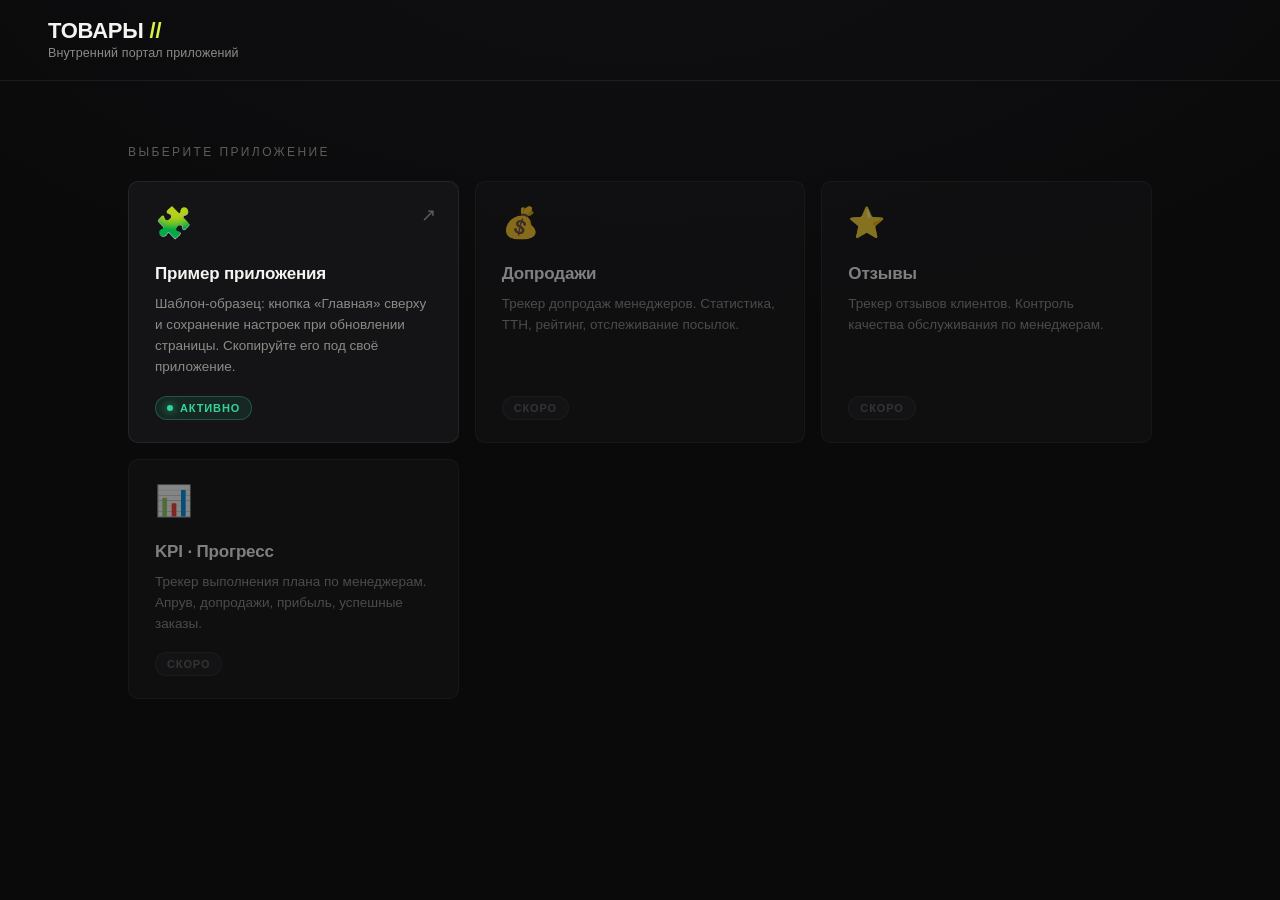
==== index.html @ 164eecc4 "Add files via upload" ====
<!DOCTYPE html>
<html lang="ru">
<head>
  <meta charset="UTF-8">
  <meta name="viewport" content="width=device-width, initial-scale=1, viewport-fit=cover">
  <meta name="theme-color" content="#0a0a0b">
  <title>Товары — портал приложений</title>
  <link rel="stylesheet" href="assets/portal.css">
</head>
<body>

  <header class="topbar">
    <div class="brand">
      <div class="brand__name">ТОВАРЫ<span class="slash">//</span></div>
      <div class="brand__sub">Внутренний портал приложений</div>
    </div>
  </header>

  <main class="wrap">
    <p class="eyebrow">Выберите приложение</p>
    <div class="grid" id="grid"></div>
  </main>

  <script>
    /* =====================================================================
       СПИСОК ПРИЛОЖЕНИЙ
       ---------------------------------------------------------------------
       Чтобы добавить новое приложение — допишите объект в массив APPS.
         icon   — эмодзи или символ
         title  — название
         desc   — короткое описание
         href   — путь к приложению (папка внутри /apps/…)
         status — 'active' (кликабельно) или 'soon' (серым, «Скоро»)
       ===================================================================== */
    const APPS = [
      {
        icon:   '🧩',
        title:  'Пример приложения',
        desc:   'Шаблон-образец: кнопка «Главная» сверху и сохранение настроек при обновлении страницы. Скопируйте его под своё приложение.',
        href:   'apps/example/index.html',
        status: 'active'
      },
      {
        icon:   '💰',
        title:  'Допродажи',
        desc:   'Трекер допродаж менеджеров. Статистика, ТТН, рейтинг, отслеживание посылок.',
        href:   '#',
        status: 'soon'
      },
      {
        icon:   '⭐',
        title:  'Отзывы',
        desc:   'Трекер отзывов клиентов. Контроль качества обслуживания по менеджерам.',
        href:   '#',
        status: 'soon'
      },
      {
        icon:   '📊',
        title:  'KPI · Прогресс',
        desc:   'Трекер выполнения плана по менеджерам. Апрув, допродажи, прибыль, успешные заказы.',
        href:   '#',
        status: 'soon'
      }
    ];

    /* ---- Отрисовка карточек (менять обычно не нужно) -------------------- */
    const grid = document.getElementById('grid');

    const esc = (s) => String(s).replace(/[&<>"]/g, c => (
      { '&':'&amp;', '<':'&lt;', '>':'&gt;', '"':'&quot;' }[c]
    ));

    grid.innerHTML = APPS.map(app => {
      const active = app.status === 'active';
      const tag = active ? 'a' : 'div';
      const hrefAttr = active ? ` href="${esc(app.href)}"` : '';
      const cls = active ? 'card' : 'card card--soon';
      const arrow = active ? '<span class="card__arrow">↗</span>' : '';
      const badge = active
        ? '<span class="badge badge--active"><span class="dot"></span>Активно</span>'
        : '<span class="badge badge--soon">Скоро</span>';

      return `
        <${tag} class="${cls}"${hrefAttr}>
          <div class="card__icon">${esc(app.icon)}</div>
          ${arrow}
          <h2 class="card__title">${esc(app.title)}</h2>
          <p class="card__desc">${esc(app.desc)}</p>
          <div class="card__foot">${badge}</div>
        </${tag}>`;
    }).join('');
  </script>

</body>
</html>
---- assets/portal.css ----
/* ==========================================================================
   Портал «Товары» — общие стили
   Один файл для главной страницы и всех приложений.
   Цвета и типографику меняйте здесь — изменится везде сразу.
   ========================================================================== */

:root {
  --bg:            #0a0a0b;
  --bg-grad:       #101013;
  --panel:         #141416;
  --panel-hover:   #1a1a1e;
  --border:        rgba(255, 255, 255, 0.07);
  --border-hover:  rgba(255, 255, 255, 0.18);

  --text:          #f4f4f2;
  --text-dim:      #8b8b86;
  --text-faint:    #5c5c58;

  --accent:        #d6f24a;   /* лаймовый акцент — «//» в логотипе */
  --green:         #34d399;
  --green-bg:      rgba(52, 211, 153, 0.10);
  --green-border:  rgba(52, 211, 153, 0.28);

  --radius:        10px;
  --radius-sm:     7px;
  --maxw:          1120px;

  --font: -apple-system, BlinkMacSystemFont, "Segoe UI", Roboto, Helvetica,
          Arial, "Noto Sans", "Liberation Sans", sans-serif;
}

* { box-sizing: border-box; }

html { -webkit-text-size-adjust: 100%; }

body {
  margin: 0;
  min-height: 100vh;
  font-family: var(--font);
  color: var(--text);
  background:
    radial-gradient(1200px 600px at 50% -10%, var(--bg-grad), transparent 70%),
    var(--bg);
  -webkit-font-smoothing: antialiased;
  text-rendering: optimizeLegibility;
}

a { color: inherit; text-decoration: none; }

/* ---------- Шапка ---------------------------------------------------------- */

.topbar {
  display: flex;
  align-items: center;
  justify-content: space-between;
  gap: 16px;
  padding: 20px clamp(16px, 5vw, 48px);
  border-bottom: 1px solid var(--border);
}

.brand { display: flex; flex-direction: column; gap: 4px; min-width: 0; }

.brand__name {
  font-size: clamp(19px, 2.4vw, 22px);
  font-weight: 800;
  letter-spacing: -0.01em;
  text-transform: uppercase;
  line-height: 1;
}
.brand__name .slash { color: var(--accent); margin-left: 6px; }

.brand__sub {
  font-size: 12.5px;
  color: var(--text-dim);
  letter-spacing: 0.01em;
}

/* Кнопка «Главная» — используется в шапке каждого приложения */
.home-btn {
  display: inline-flex;
  align-items: center;
  gap: 8px;
  padding: 9px 15px;
  font-size: 13.5px;
  font-weight: 600;
  color: var(--text);
  background: var(--panel);
  border: 1px solid var(--border);
  border-radius: 999px;
  transition: border-color .18s ease, background .18s ease, transform .18s ease;
  white-space: nowrap;
}
.home-btn:hover  { border-color: var(--border-hover); background: var(--panel-hover); }
.home-btn:active { transform: translateY(1px); }
.home-btn__arrow { font-size: 15px; line-height: 1; }

/* ---------- Основной контейнер -------------------------------------------- */

.wrap {
  max-width: var(--maxw);
  margin: 0 auto;
  padding: clamp(28px, 6vw, 64px) clamp(16px, 5vw, 48px) 80px;
}

.eyebrow {
  font-size: 12px;
  letter-spacing: 0.2em;
  text-transform: uppercase;
  color: var(--text-faint);
  margin: 0 0 22px;
}

/* ---------- Сетка приложений ---------------------------------------------- */

.grid {
  display: grid;
  grid-template-columns: repeat(auto-fill, minmax(288px, 1fr));
  gap: 16px;
}

.card {
  position: relative;
  display: flex;
  flex-direction: column;
  min-height: 236px;
  padding: 26px 26px 22px;
  background: var(--panel);
  border: 1px solid var(--border);
  border-radius: var(--radius);
  transition: border-color .2s ease, background .2s ease, transform .2s ease;
}

/* Активная карточка кликабельна */
a.card:hover {
  border-color: var(--border-hover);
  background: var(--panel-hover);
  transform: translateY(-2px);
}
a.card:hover .card__arrow { color: var(--text); transform: translate(2px, -2px); }
a.card:focus-visible {
  outline: 2px solid var(--accent);
  outline-offset: 2px;
}

/* Карточка «скоро» — приглушена, некликабельна */
.card--soon { opacity: 0.5; }

.card__icon { font-size: 30px; line-height: 1; }

.card__arrow {
  position: absolute;
  top: 22px; right: 22px;
  font-size: 18px;
  color: var(--text-faint);
  transition: color .2s ease, transform .2s ease;
}

.card__title {
  margin: 26px 0 0;
  font-size: 17px;
  font-weight: 700;
  letter-spacing: -0.01em;
}

.card__desc {
  margin: 10px 0 0;
  font-size: 13.5px;
  line-height: 1.55;
  color: var(--text-dim);
}

.card__foot { margin-top: auto; padding-top: 18px; }

/* Статус-бейджи */
.badge {
  display: inline-flex;
  align-items: center;
  gap: 7px;
  padding: 5px 11px;
  font-size: 11px;
  font-weight: 700;
  letter-spacing: 0.08em;
  text-transform: uppercase;
  border-radius: 999px;
}
.badge--active {
  color: var(--green);
  background: var(--green-bg);
  border: 1px solid var(--green-border);
}
.badge--active .dot {
  width: 6px; height: 6px; border-radius: 50%;
  background: var(--green);
  box-shadow: 0 0 8px var(--green);
}
.badge--soon {
  color: var(--text-faint);
  background: rgba(255, 255, 255, 0.04);
  border: 1px solid var(--border);
}

/* ---------- Служебное ------------------------------------------------------ */

@media (prefers-reduced-motion: reduce) {
  * { transition: none !important; }
}
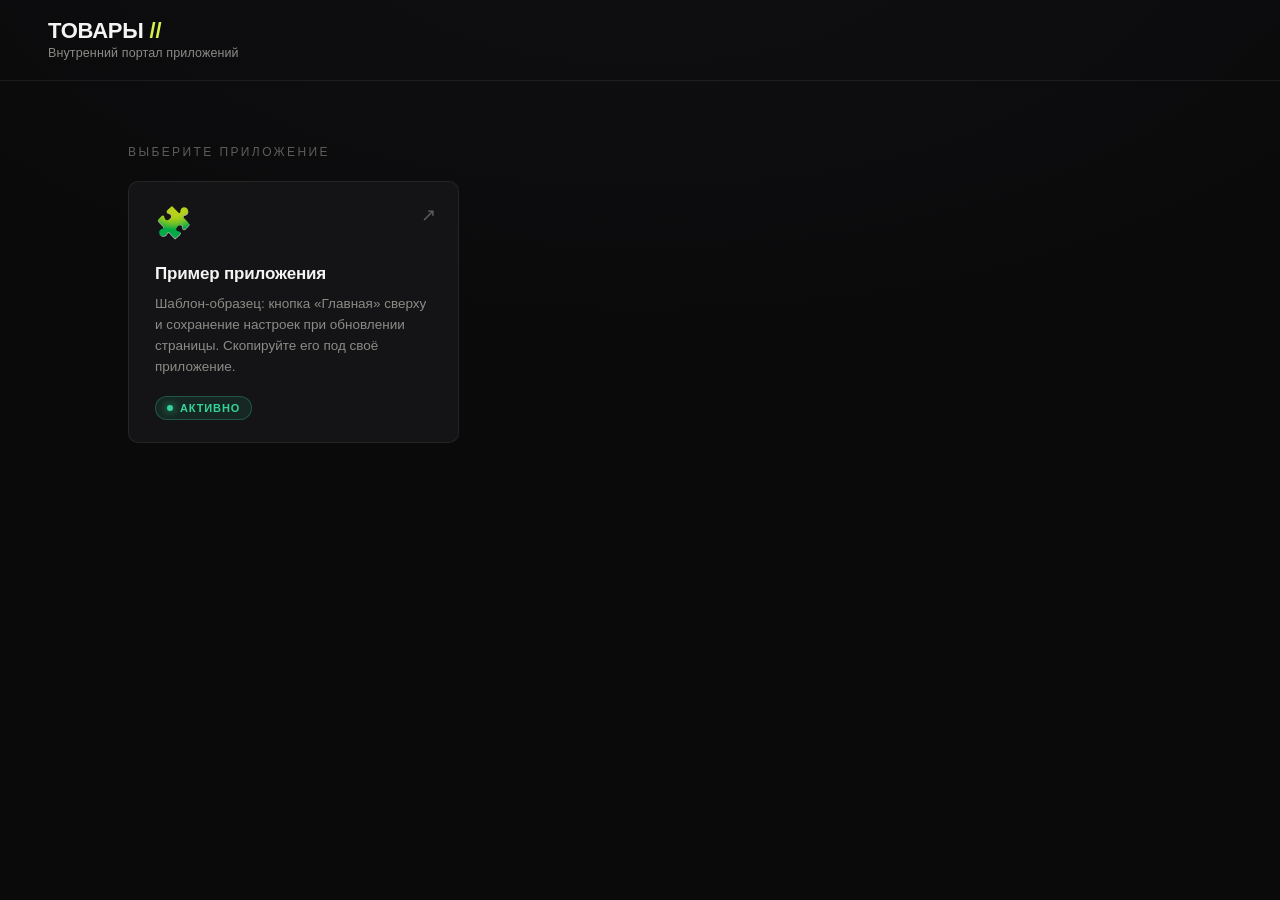
==== commit 1c03d339: "Update index.html" ====
--- a/index.html
+++ b/index.html
@@ -39,27 +39,6 @@
         desc:   'Шаблон-образец: кнопка «Главная» сверху и сохранение настроек при обновлении страницы. Скопируйте его под своё приложение.',
         href:   'apps/example/index.html',
         status: 'active'
-      },
-      {
-        icon:   '💰',
-        title:  'Допродажи',
-        desc:   'Трекер допродаж менеджеров. Статистика, ТТН, рейтинг, отслеживание посылок.',
-        href:   '#',
-        status: 'soon'
-      },
-      {
-        icon:   '⭐',
-        title:  'Отзывы',
-        desc:   'Трекер отзывов клиентов. Контроль качества обслуживания по менеджерам.',
-        href:   '#',
-        status: 'soon'
-      },
-      {
-        icon:   '📊',
-        title:  'KPI · Прогресс',
-        desc:   'Трекер выполнения плана по менеджерам. Апрув, допродажи, прибыль, успешные заказы.',
-        href:   '#',
-        status: 'soon'
       }
     ];
 
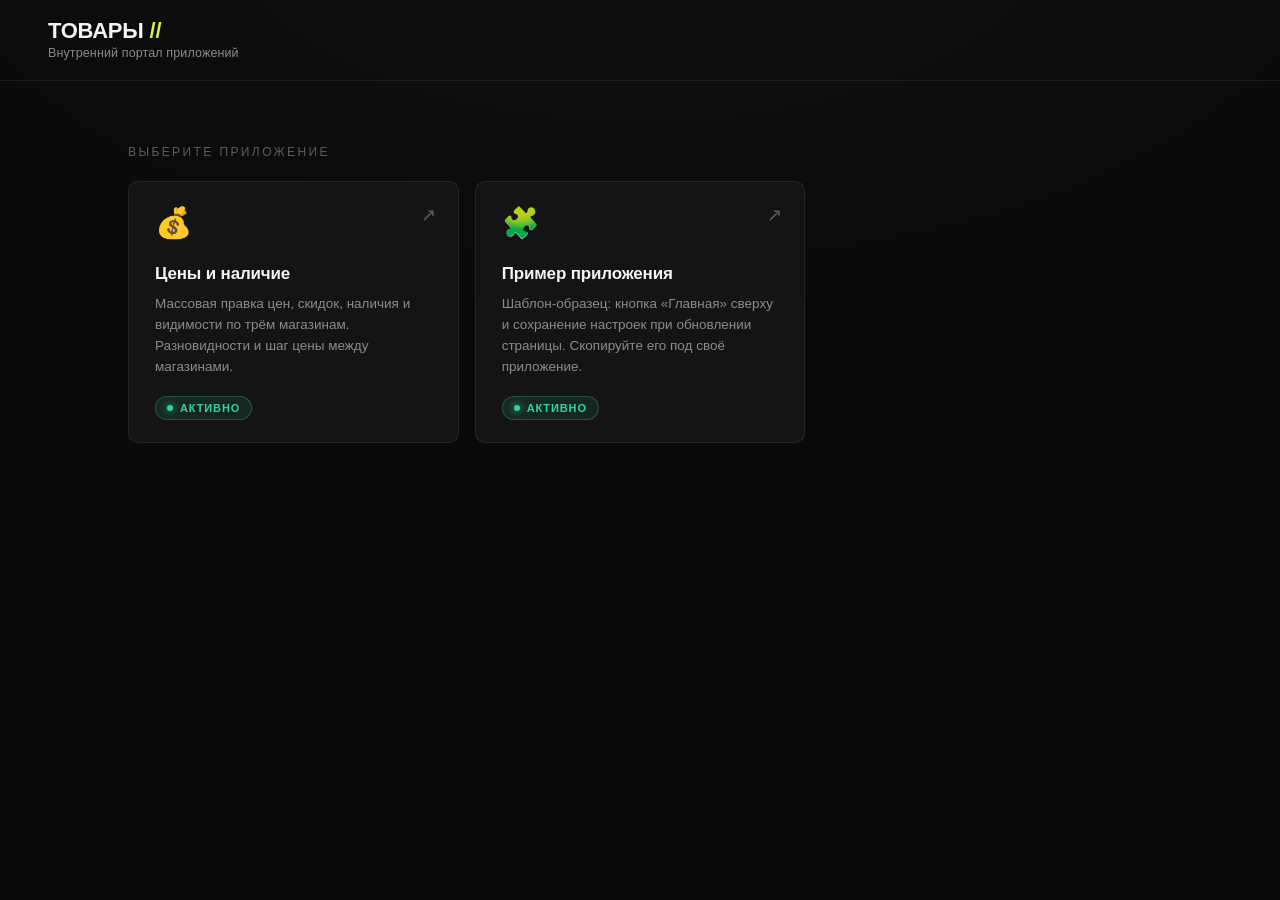
==== commit a4c28dd8: "Update index.html" ====
--- a/index.html
+++ b/index.html
@@ -5,6 +5,9 @@
   <meta name="viewport" content="width=device-width, initial-scale=1, viewport-fit=cover">
   <meta name="theme-color" content="#0a0a0b">
   <title>Товары — портал приложений</title>
+  <link rel="icon" href="favicon.ico" sizes="any">
+  <link rel="icon" type="image/png" href="favicon-32.png" sizes="32x32">
+  <link rel="apple-touch-icon" href="apple-touch-icon.png">
   <link rel="stylesheet" href="assets/portal.css">
 </head>
 <body>
@@ -33,6 +36,13 @@
          status — 'active' (кликабельно) или 'soon' (серым, «Скоро»)
        ===================================================================== */
     const APPS = [
+      {
+        icon:   '💰',
+        title:  'Цены и наличие',
+        desc:   'Массовая правка цен, скидок, наличия и видимости по трём магазинам. Разновидности и шаг цены между магазинами.',
+        href:   'apps/catalog/index.html',
+        status: 'active'
+      },
       {
         icon:   '🧩',
         title:  'Пример приложения',
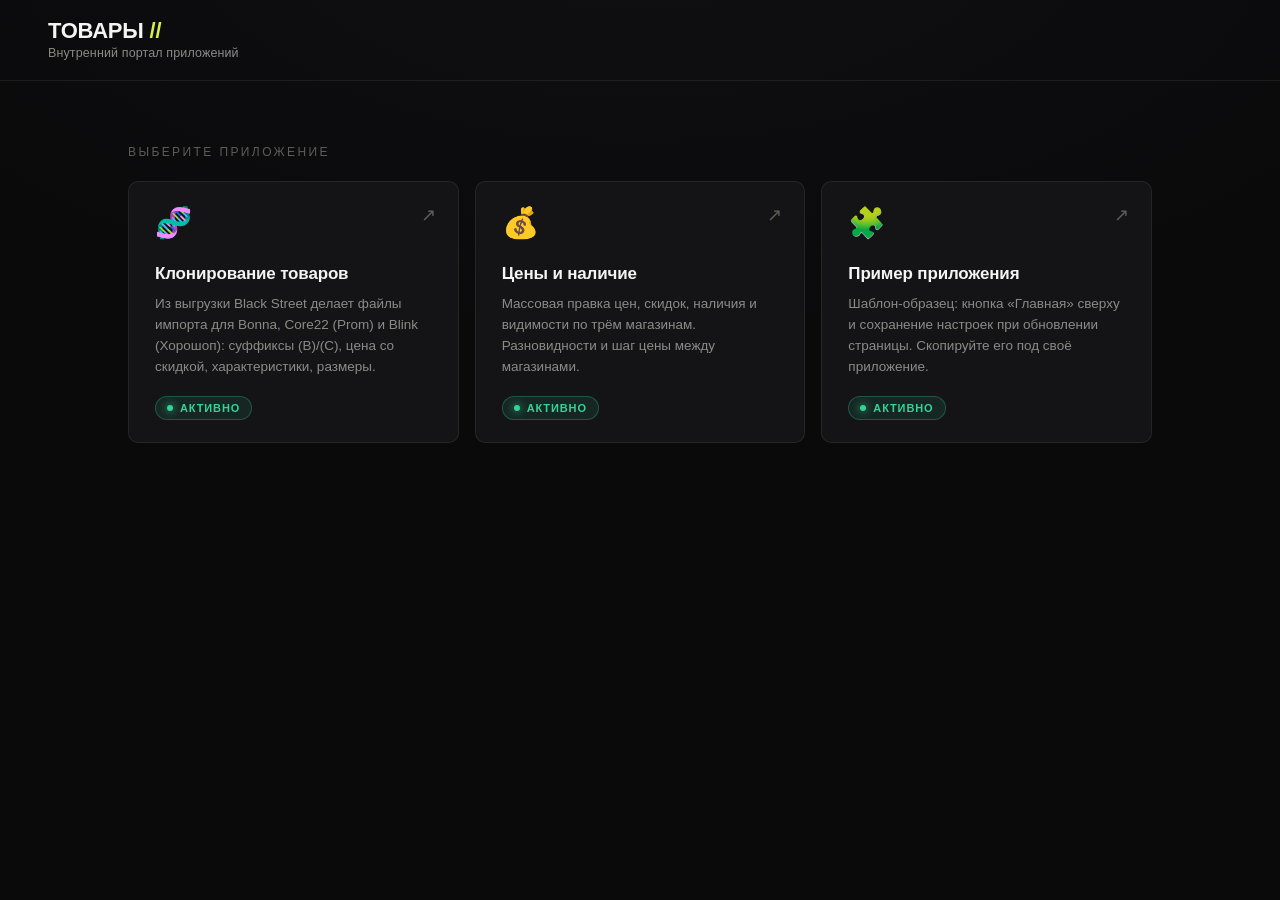
==== commit 5424e293: "Update index.html" ====
--- a/index.html
+++ b/index.html
@@ -36,6 +36,13 @@
          status — 'active' (кликабельно) или 'soon' (серым, «Скоро»)
        ===================================================================== */
     const APPS = [
+      {
+        icon:   '🧬',
+        title:  'Клонирование товаров',
+        desc:   'Из выгрузки Black Street делает файлы импорта для Bonna, Core22 (Prom) и Blink (Хорошоп): суффиксы (B)/(С), цена со скидкой, характеристики, размеры.',
+        href:   'apps/clone/index.html',
+        status: 'active'
+      },
       {
         icon:   '💰',
         title:  'Цены и наличие',
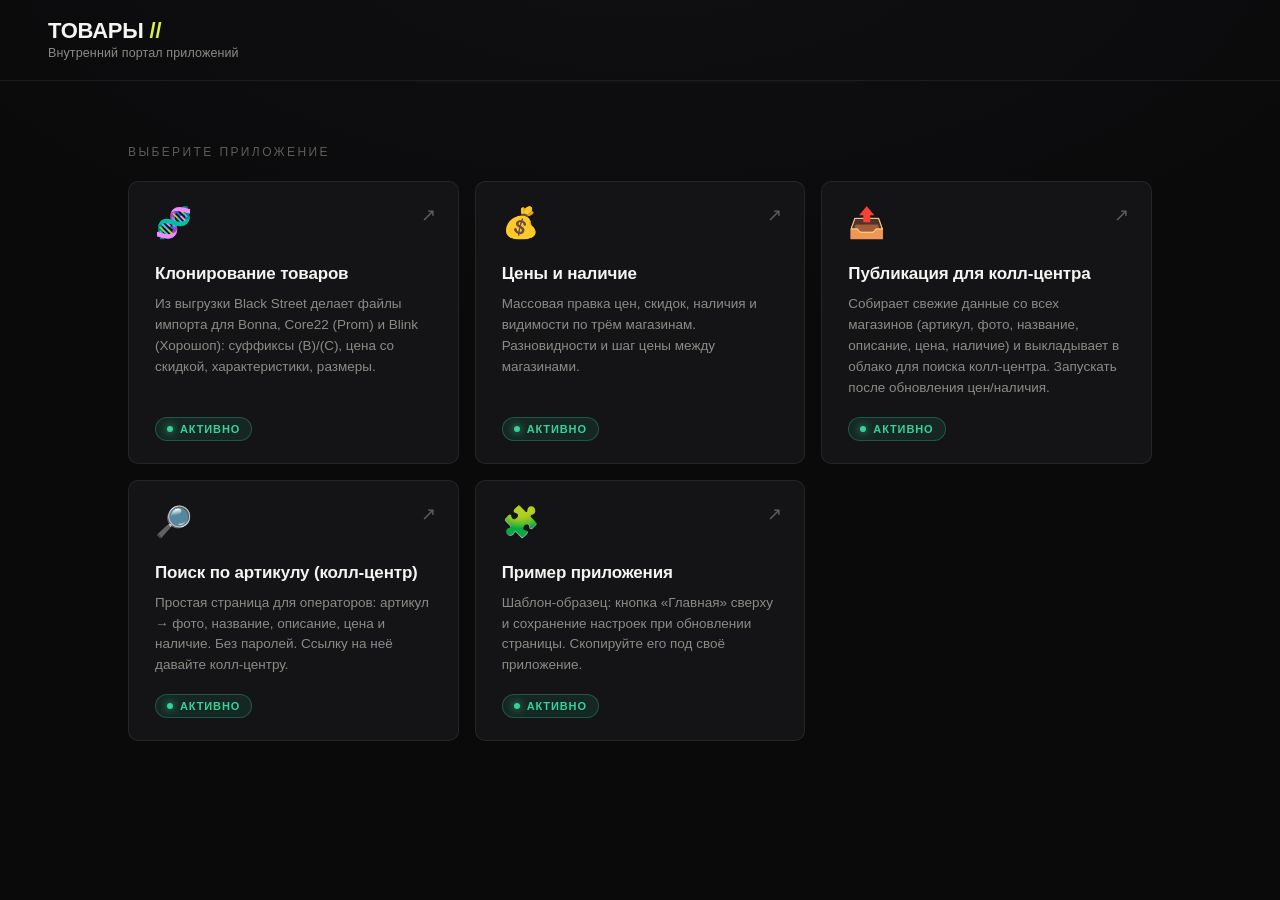
==== commit 648c1680: "Update index.html" ====
--- a/index.html
+++ b/index.html
@@ -51,6 +51,20 @@
         status: 'active'
       },
       {
+        icon:   '📤',
+        title:  'Публикация для колл-центра',
+        desc:   'Собирает свежие данные со всех магазинов (артикул, фото, название, описание, цена, наличие) и выкладывает в облако для поиска колл-центра. Запускать после обновления цен/наличия.',
+        href:   'apps/publish/index.html',
+        status: 'active'
+      },
+      {
+        icon:   '🔎',
+        title:  'Поиск по артикулу (колл-центр)',
+        desc:   'Простая страница для операторов: артикул → фото, название, описание, цена и наличие. Без паролей. Ссылку на неё давайте колл-центру.',
+        href:   'apps/search/index.html',
+        status: 'active'
+      },
+      {
         icon:   '🧩',
         title:  'Пример приложения',
         desc:   'Шаблон-образец: кнопка «Главная» сверху и сохранение настроек при обновлении страницы. Скопируйте его под своё приложение.',
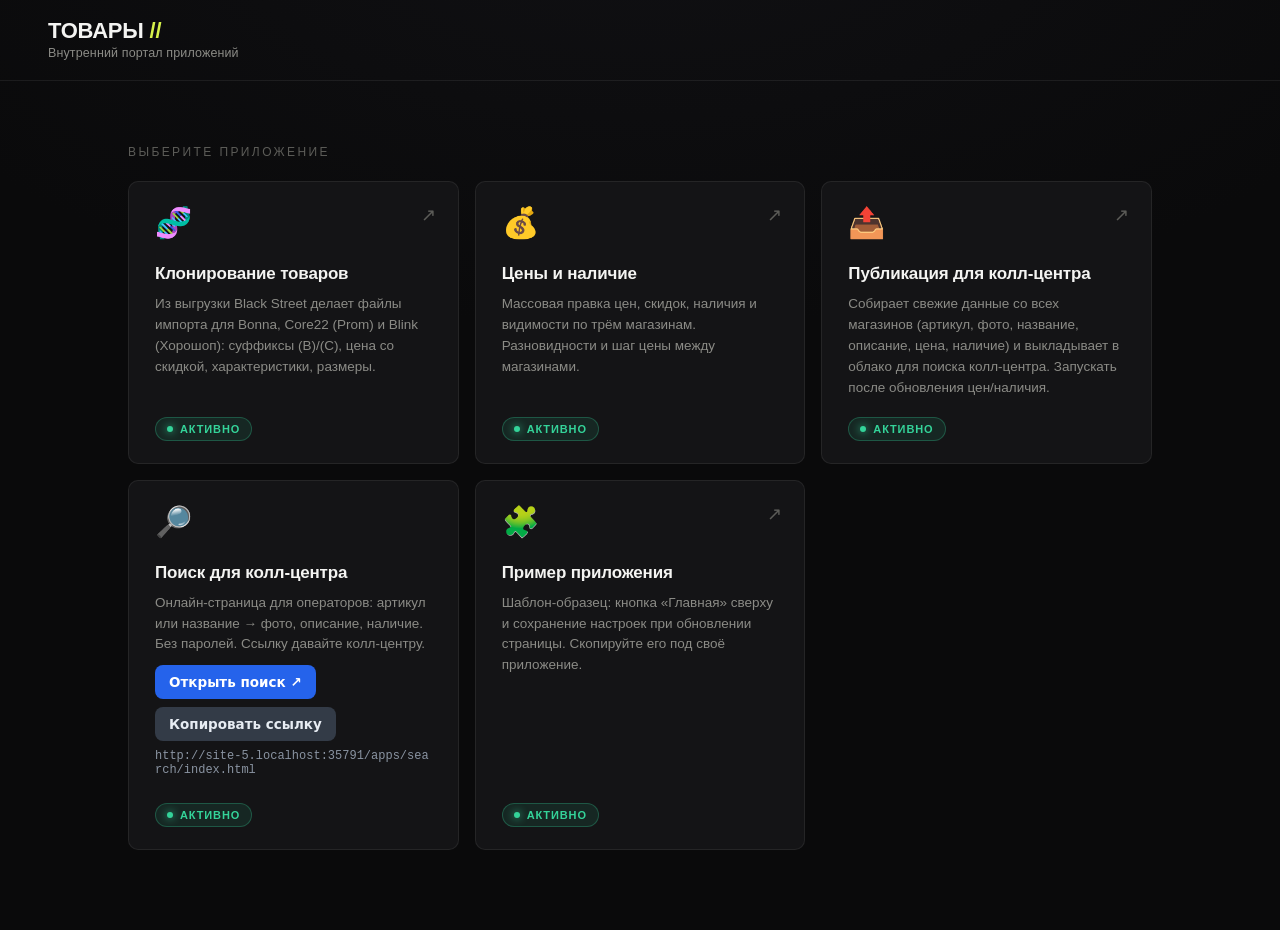
==== commit 6353491d: "Update index.html" ====
--- a/index.html
+++ b/index.html
@@ -59,10 +59,11 @@
       },
       {
         icon:   '🔎',
-        title:  'Поиск по артикулу (колл-центр)',
-        desc:   'Простая страница для операторов: артикул → фото, название, описание, цена и наличие. Без паролей. Ссылку на неё давайте колл-центру.',
+        title:  'Поиск для колл-центра',
+        desc:   'Онлайн-страница для операторов: артикул или название → фото, описание, наличие. Без паролей. Ссылку давайте колл-центру.',
         href:   'apps/search/index.html',
-        status: 'active'
+        status: 'active',
+        share:  true
       },
       {
         icon:   '🧩',
@@ -80,15 +81,38 @@
       { '&':'&amp;', '<':'&lt;', '>':'&gt;', '"':'&quot;' }[c]
     ));
 
-    grid.innerHTML = APPS.map(app => {
+    // абсолютный адрес для ссылки, которую дают колл-центру
+    const abs = (href) => new URL(href, location.href).href;
+
+    const btn = 'display:inline-block;border:0;border-radius:8px;padding:9px 14px;font:600 13.5px system-ui,sans-serif;cursor:pointer;text-decoration:none;';
+
+    grid.innerHTML = APPS.map((app, i) => {
       const active = app.status === 'active';
+      const badge = active
+        ? '<span class="badge badge--active"><span class="dot"></span>Активно</span>'
+        : '<span class="badge badge--soon">Скоро</span>';
+
+      // Особая карточка «Поиск для колл-центра»: не переход, а кнопки со ссылкой
+      if (app.share) {
+        const url = abs(app.href);
+        return `
+          <div class="card" style="cursor:default">
+            <div class="card__icon">${esc(app.icon)}</div>
+            <h2 class="card__title">${esc(app.title)}</h2>
+            <p class="card__desc">${esc(app.desc)}</p>
+            <div style="display:flex;gap:8px;flex-wrap:wrap;margin:10px 0 8px">
+              <a href="${esc(app.href)}" target="_blank" rel="noopener" style="${btn}background:#2563eb;color:#fff">Открыть поиск ↗</a>
+              <button type="button" data-copy="${esc(url)}" style="${btn}background:#333b47;color:#e7ecf3">Копировать ссылку</button>
+            </div>
+            <div style="font:12px ui-monospace,Menlo,monospace;color:#8a94a2;word-break:break-all;margin-bottom:8px">${esc(url)}</div>
+            <div class="card__foot">${badge}</div>
+          </div>`;
+      }
+
       const tag = active ? 'a' : 'div';
       const hrefAttr = active ? ` href="${esc(app.href)}"` : '';
       const cls = active ? 'card' : 'card card--soon';
       const arrow = active ? '<span class="card__arrow">↗</span>' : '';
-      const badge = active
-        ? '<span class="badge badge--active"><span class="dot"></span>Активно</span>'
-        : '<span class="badge badge--soon">Скоро</span>';
 
       return `
         <${tag} class="${cls}"${hrefAttr}>
@@ -99,6 +123,19 @@
           <div class="card__foot">${badge}</div>
         </${tag}>`;
     }).join('');
+
+    // копирование ссылки на поиск
+    grid.addEventListener('click', (e) => {
+      const b = e.target.closest('[data-copy]');
+      if (!b) return;
+      const url = b.getAttribute('data-copy');
+      const done = () => { const t = b.textContent; b.textContent = 'Скопировано ✓'; setTimeout(() => b.textContent = t, 1500); };
+      if (navigator.clipboard && navigator.clipboard.writeText) {
+        navigator.clipboard.writeText(url).then(done).catch(() => { window.prompt('Скопируйте ссылку:', url); });
+      } else {
+        window.prompt('Скопируйте ссылку:', url);
+      }
+    });
   </script>
 
 </body>
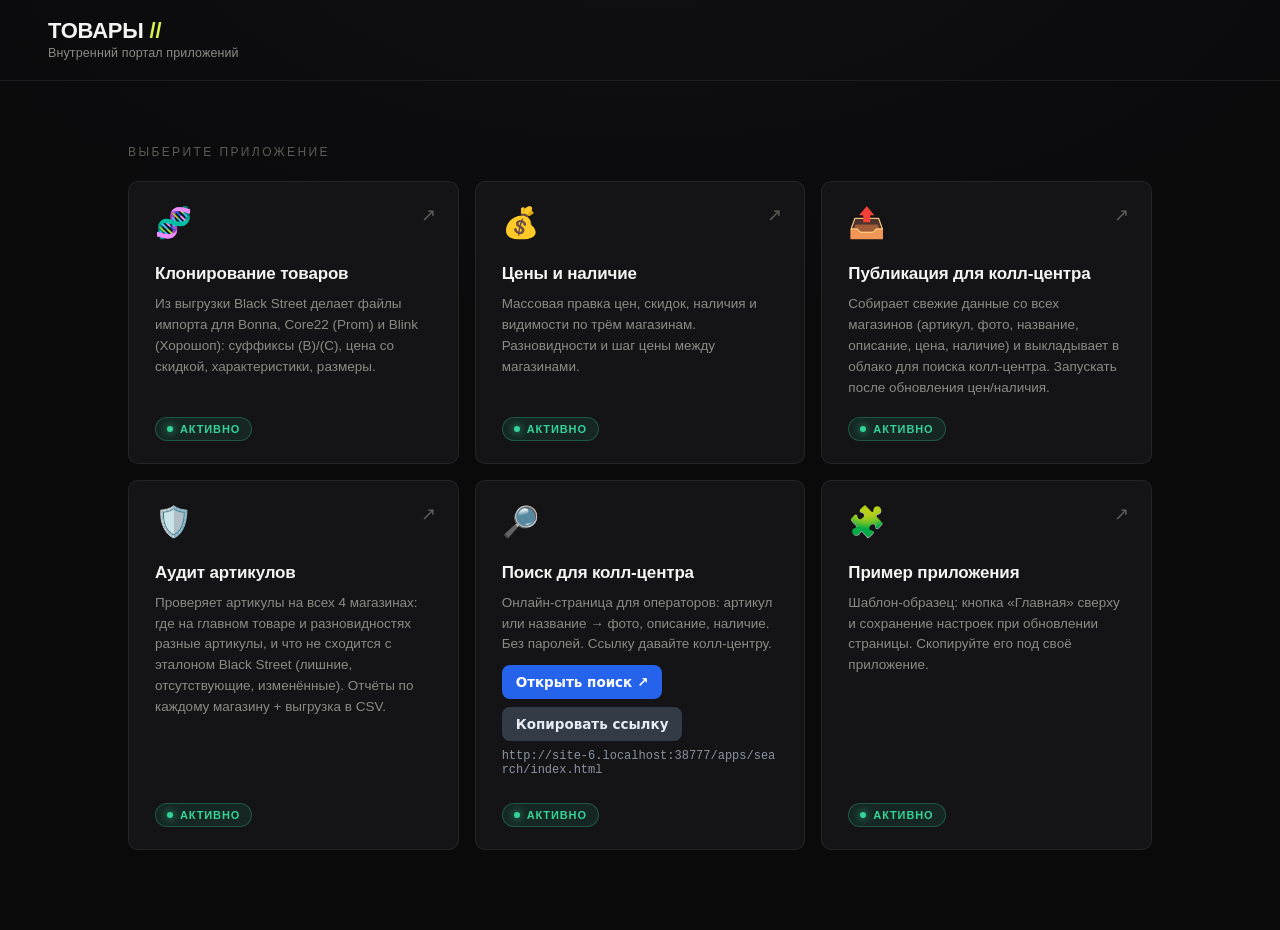
==== commit 10214650: "Update index.html" ====
--- a/index.html
+++ b/index.html
@@ -55,6 +55,13 @@
         title:  'Публикация для колл-центра',
         desc:   'Собирает свежие данные со всех магазинов (артикул, фото, название, описание, цена, наличие) и выкладывает в облако для поиска колл-центра. Запускать после обновления цен/наличия.',
         href:   'apps/publish/index.html',
+        status: 'active'
+      },
+      {
+        icon:   '🛡️',
+        title:  'Аудит артикулов',
+        desc:   'Проверяет артикулы на всех 4 магазинах: где на главном товаре и разновидностях разные артикулы, и что не сходится с эталоном Black Street (лишние, отсутствующие, изменённые). Отчёты по каждому магазину + выгрузка в CSV.',
+        href:   'apps/audit/index.html',
         status: 'active'
       },
       {
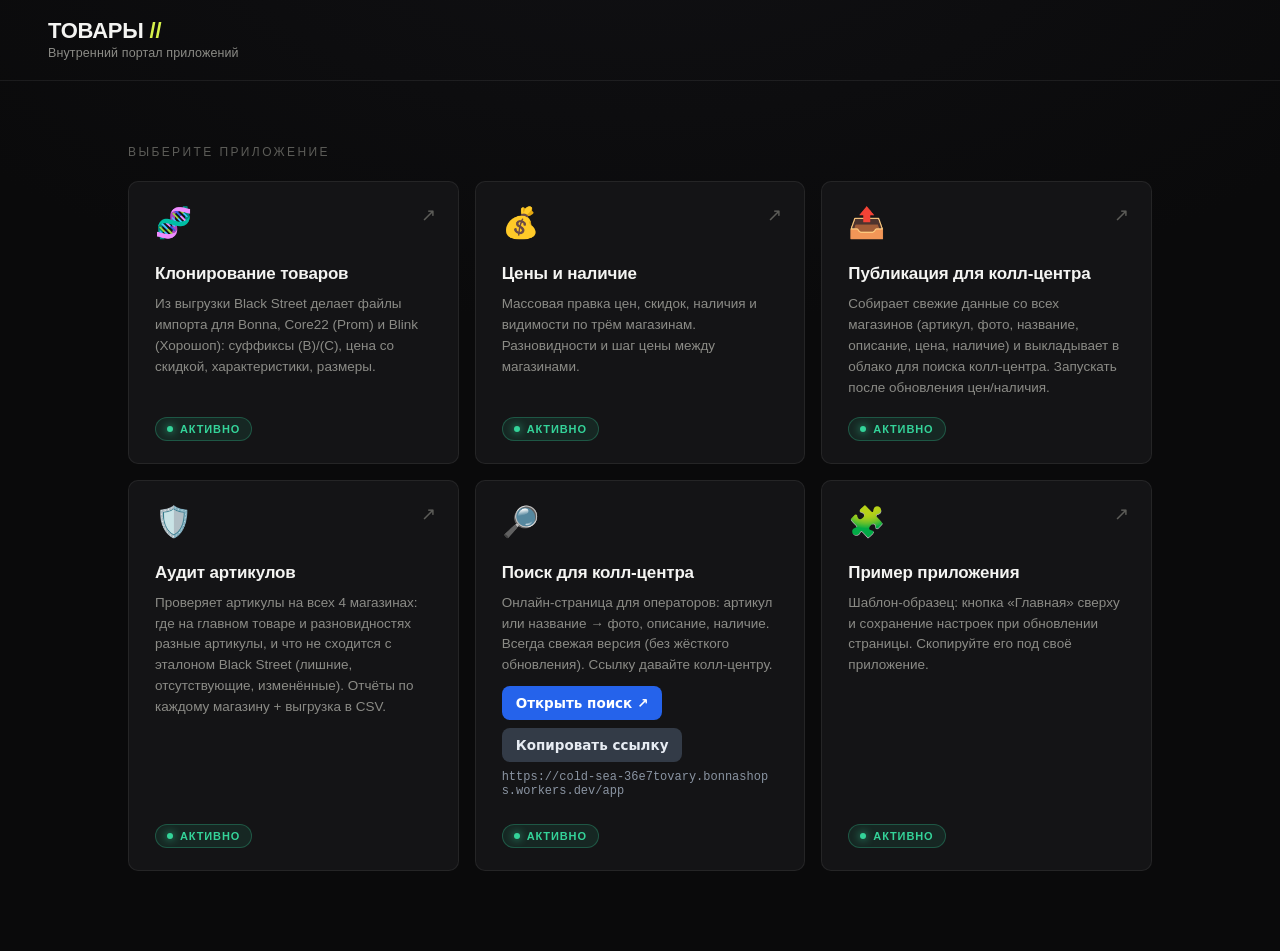
==== commit 185363de: "Update index.html" ====
--- a/index.html
+++ b/index.html
@@ -67,8 +67,8 @@
       {
         icon:   '🔎',
         title:  'Поиск для колл-центра',
-        desc:   'Онлайн-страница для операторов: артикул или название → фото, описание, наличие. Без паролей. Ссылку давайте колл-центру.',
-        href:   'apps/search/index.html',
+        desc:   'Онлайн-страница для операторов: артикул или название → фото, описание, наличие. Всегда свежая версия (без жёсткого обновления). Ссылку давайте колл-центру.',
+        href:   'https://cold-sea-36e7tovary.bonnashops.workers.dev/app',
         status: 'active',
         share:  true
       },
